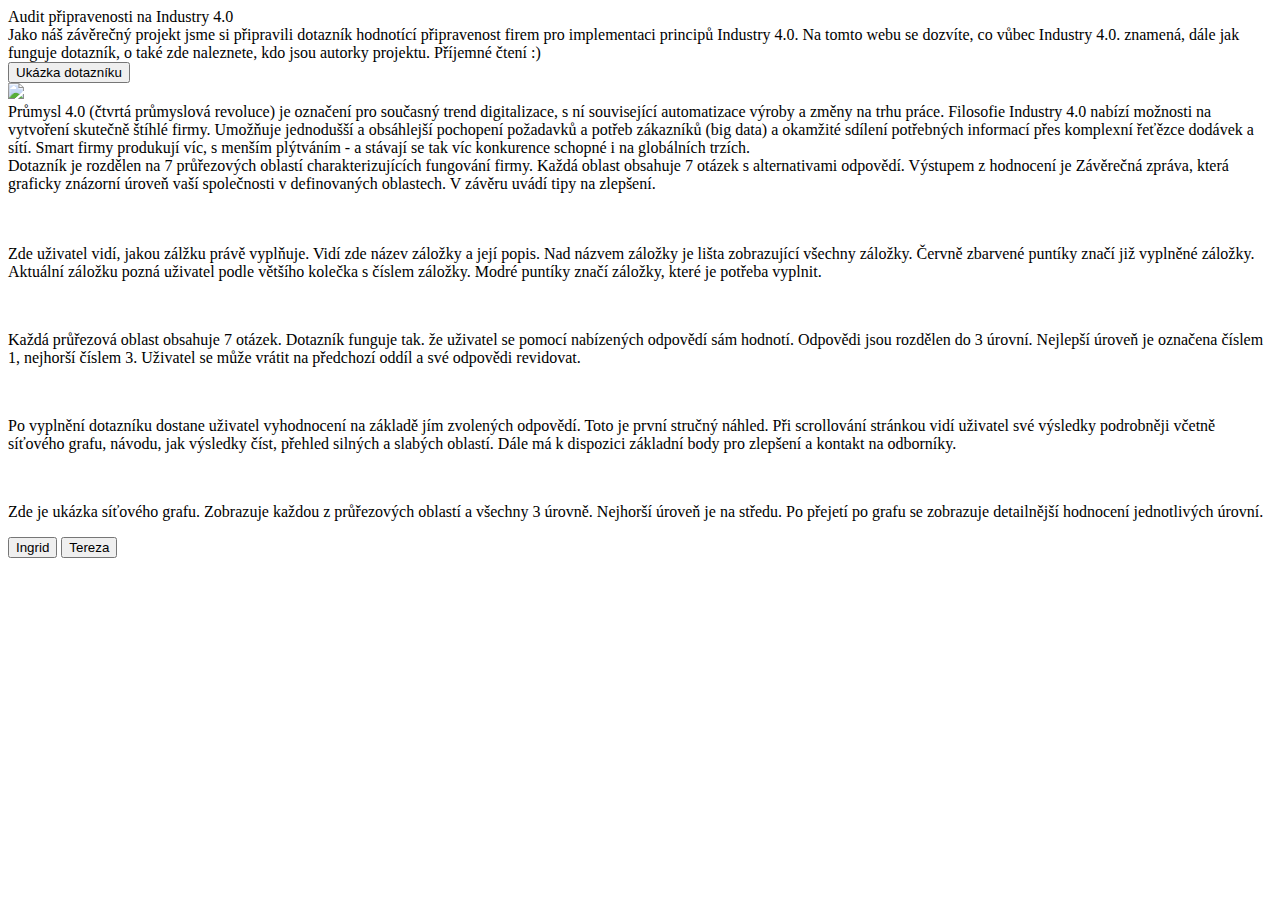
==== homepage.html @ 183dfd0f "html homepage bez stylů" ====
<!DOCTYPE html>
<html lang="en">
<head>
  <meta charset="UTF-8">
  <meta name="viewport" content="width=device-width, initial-scale=1.0">
  <title>Document</title>
</head>
<body>
  <div class="ramecObal">
    <div class="ramec"> 
        <section class="section1">
          <div class="menu"></div>
          <div class="hlavniNadpis">Audit připravenosti na Industry 4.0</div>
          <div class="popisProjektu">Jako náš závěrečný projekt jsme si připravili dotazník hodnotící připravenost firem pro implementaci principů Industry 4.0. Na tomto webu se dozvíte, co vůbec Industry 4.0. znamená, dále jak funguje dotazník, o také zde naleznete, kdo jsou autorky projektu. Příjemné čtení :)</div>
          <button class="ukazka">Ukázka dotazníku</button>
        </section>
        <section class="section2">
          <img class="roboti" src="./images/">
          <div class="prumysl">Průmysl 4.0 (čtvrtá průmyslová revoluce) je označení pro současný trend digitalizace, s ní související automatizace výroby a změny na trhu práce. Filosofie Industry 4.0 nabízí možnosti na vytvoření  skutečně štíhlé firmy. Umožňuje jednodušší a obsáhlejší pochopení požadavků a potřeb zákazníků (big data) a okamžité sdílení potřebných informací přes komplexní řeťězce dodávek a sítí. Smart firmy produkují víc, s menším plýtváním - a stávají se tak víc konkurence schopné i na globálních trzích.</div>
        </section>
        <section class="section3">
          <div class="popisDotaznik">Dotazník je rozdělen na 7 průřezových oblastí charakterizujících fungování firmy. Každá oblast obsahuje 7 otázek s alternativami odpovědí.

            Výstupem z hodnocení je Závěrečná zpráva, která graficky znázorní úroveň vaší společnosti  v definovaných oblastech. 
            V závěru uvádí tipy na zlepšení.
            </div>
          <img class="graf">
        </section>
        <section class="section4">
          <div>
            <img>
            <p class="ukazka1">Zde uživatel vidí, jakou zálžku právě vyplňuje. Vidí zde název záložky a její popis. 
              Nad názvem záložky je lišta zobrazující všechny záložky. Červně zbarvené puntíky značí již vyplněné záložky. Aktuální záložku pozná uživatel podle většího kolečka s číslem záložky. Modré puntíky značí záložky, které je potřeba vyplnit.</p>
          </div>
        </section>
        <section class="section5">
          <div>
            <img>
            <p class="ukazka2">Každá průřezová oblast obsahuje 7 otázek. Dotazník funguje tak. že uživatel se pomocí nabízených odpovědí sám hodnotí. Odpovědi jsou rozdělen do 3 úrovní. Nejlepší úroveň je označena číslem 1, nejhorší číslem 3. Uživatel se může vrátit na předchozí oddíl a své odpovědi revidovat.</p>
          </div>
        </section>
        <section class="section6">
          <div>
            <img>
            <p class="ukazka3">Po  vyplnění dotazníku dostane uživatel vyhodnocení na základě jím zvolených odpovědí. Toto je první  stručný náhled. Při scrollování stránkou vidí uživatel své výsledky podrobněji včetně síťového grafu, návodu, jak výsledky číst, přehled silných a slabých oblastí. Dále má k dispozici základní body pro zlepšení a kontakt na odborníky.</p>
          </div>
        </section>
        <section class="section7">
          <div>
            <img>
            <p class="ukazka4">Zde je ukázka síťového grafu. Zobrazuje každou z průřezových oblastí a všechny 3 úrovně. Nejhorší úroveň je na středu. Po přejetí po grafu se zobrazuje detailnější hodnocení jednotlivých úrovní.</p>
          </div>
        </section>
        <section class="section8">
         <button>Ingrid</button>
         <button>Tereza</button>
        </section>
    </div>
  </div>
</body>
</html>
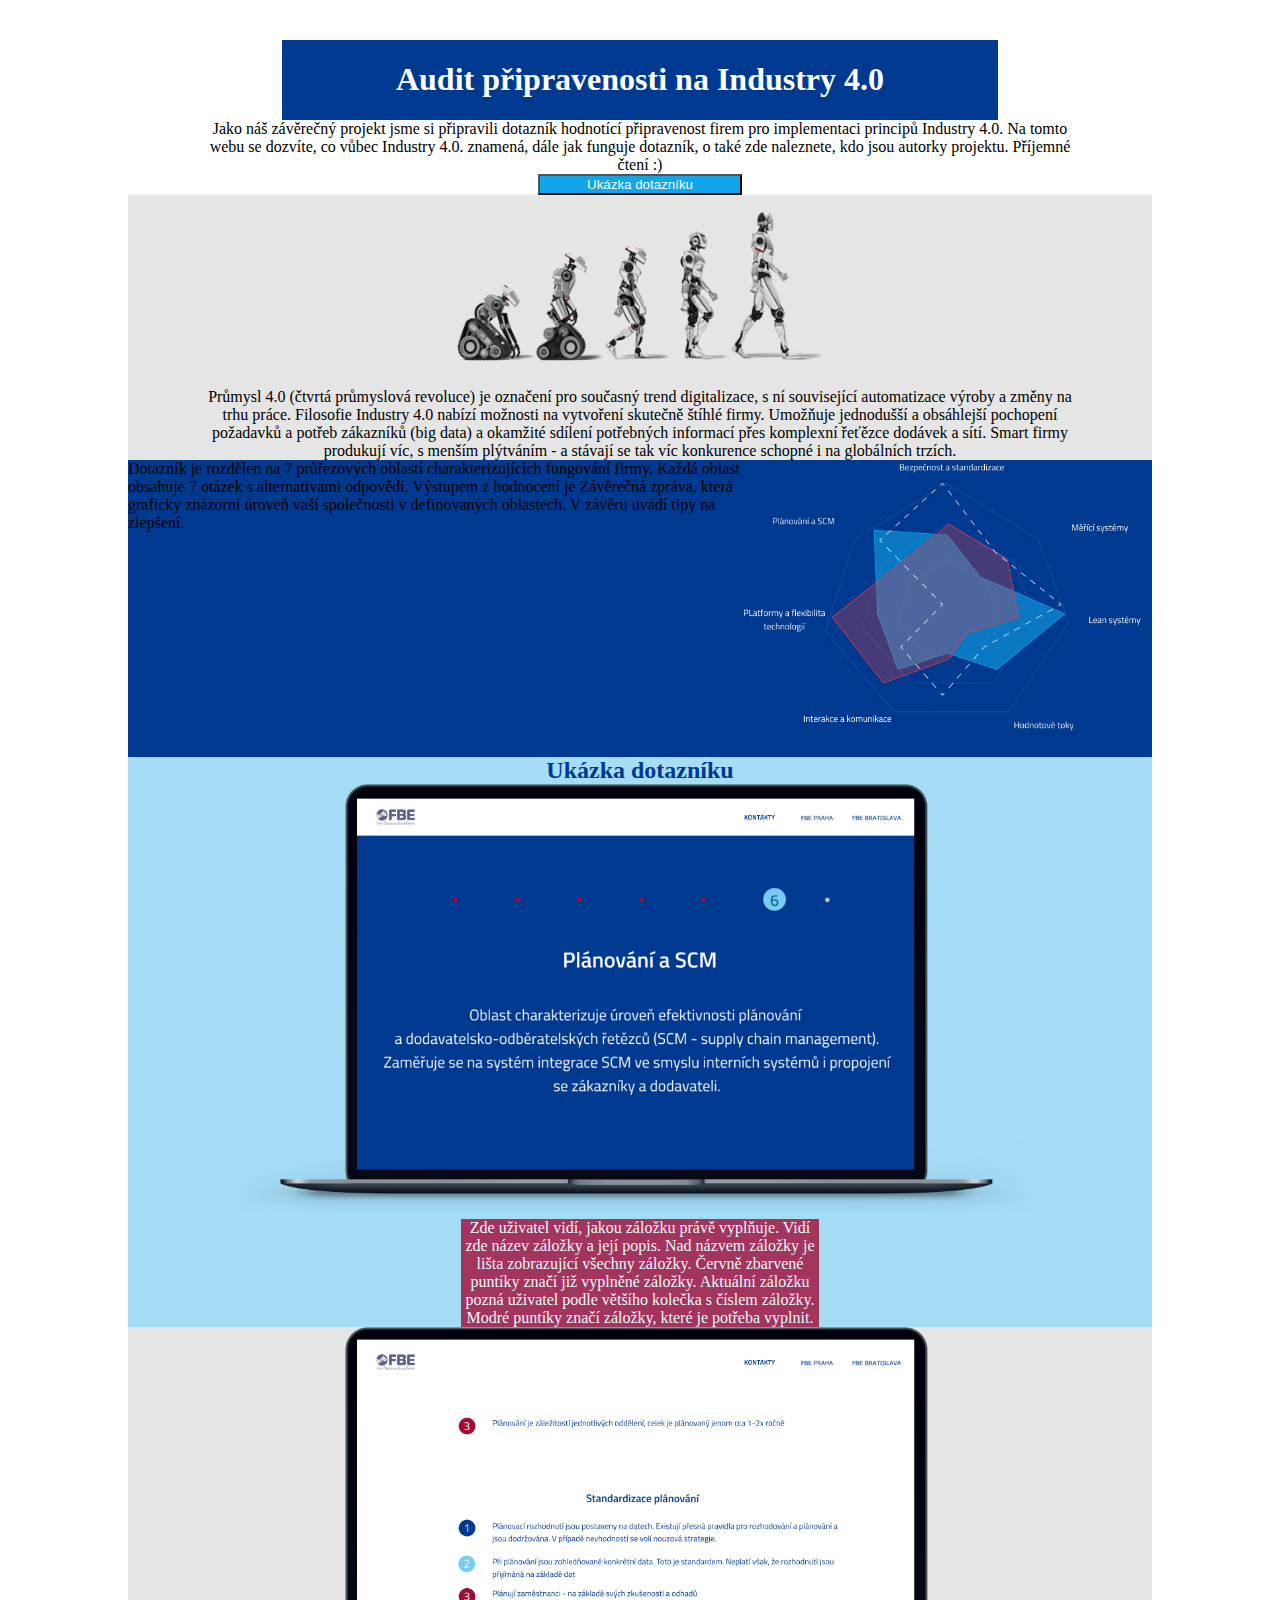
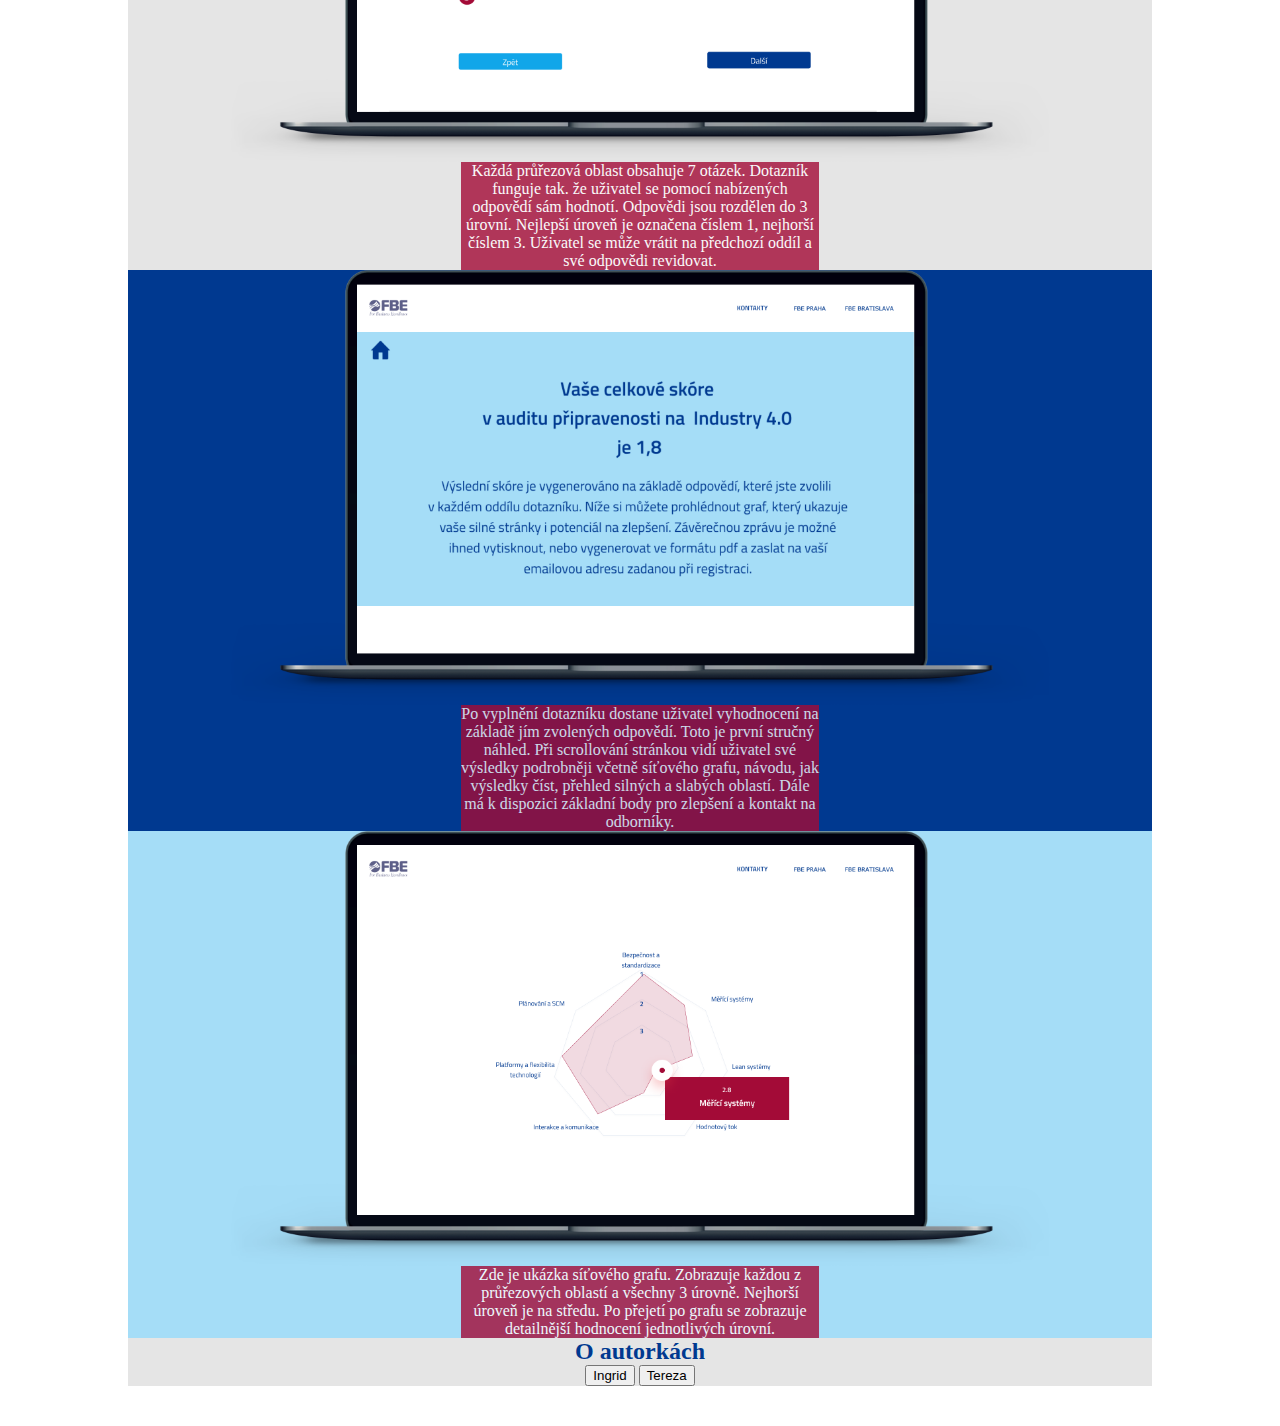
==== commit 9bd0b260: "Přidání stylů homepage první fáze" ====
--- a/homepage.html
+++ b/homepage.html
@@ -3,19 +3,21 @@
 <head>
   <meta charset="UTF-8">
   <meta name="viewport" content="width=device-width, initial-scale=1.0">
-  <title>Document</title>
+  <title>Průmysl 4.0</title>
+  <link rel="stylesheet" href="homepagestyles.css" />
 </head>
 <body>
   <div class="ramecObal">
     <div class="ramec"> 
         <section class="section1">
           <div class="menu"></div>
-          <div class="hlavniNadpis">Audit připravenosti na Industry 4.0</div>
+          <div class="hlavniNadpis">
+            <h1 class="mainHeadline">Audit připravenosti na Industry 4.0</h1></div>
           <div class="popisProjektu">Jako náš závěrečný projekt jsme si připravili dotazník hodnotící připravenost firem pro implementaci principů Industry 4.0. Na tomto webu se dozvíte, co vůbec Industry 4.0. znamená, dále jak funguje dotazník, o také zde naleznete, kdo jsou autorky projektu. Příjemné čtení :)</div>
           <button class="ukazka">Ukázka dotazníku</button>
         </section>
         <section class="section2">
-          <img class="roboti" src="./images/">
+          <img class="roboti" src="./images/output-onlinepngtools (1).png">
           <div class="prumysl">Průmysl 4.0 (čtvrtá průmyslová revoluce) je označení pro současný trend digitalizace, s ní související automatizace výroby a změny na trhu práce. Filosofie Industry 4.0 nabízí možnosti na vytvoření  skutečně štíhlé firmy. Umožňuje jednodušší a obsáhlejší pochopení požadavků a potřeb zákazníků (big data) a okamžité sdílení potřebných informací přes komplexní řeťězce dodávek a sítí. Smart firmy produkují víc, s menším plýtváním - a stávají se tak víc konkurence schopné i na globálních trzích.</div>
         </section>
         <section class="section3">
@@ -24,36 +26,40 @@
             Výstupem z hodnocení je Závěrečná zpráva, která graficky znázorní úroveň vaší společnosti  v definovaných oblastech. 
             V závěru uvádí tipy na zlepšení.
             </div>
-          <img class="graf">
+          <img class="graf" src="./images/Graph.png">
         </section>
         <section class="section4">
+          <h2>Ukázka dotazníku</h2>
+          <img class="notebook" src="./images/notebook.png">
           <div>
-            <img>
-            <p class="ukazka1">Zde uživatel vidí, jakou zálžku právě vyplňuje. Vidí zde název záložky a její popis. 
+            <p class="ukazka1">Zde uživatel vidí, jakou záložku právě vyplňuje. Vidí zde název záložky a její popis. 
               Nad názvem záložky je lišta zobrazující všechny záložky. Červně zbarvené puntíky značí již vyplněné záložky. Aktuální záložku pozná uživatel podle většího kolečka s číslem záložky. Modré puntíky značí záložky, které je potřeba vyplnit.</p>
           </div>
         </section>
         <section class="section5">
+          <img class="notebook" src="./images/notebook2.png">
           <div>
-            <img>
-            <p class="ukazka2">Každá průřezová oblast obsahuje 7 otázek. Dotazník funguje tak. že uživatel se pomocí nabízených odpovědí sám hodnotí. Odpovědi jsou rozdělen do 3 úrovní. Nejlepší úroveň je označena číslem 1, nejhorší číslem 3. Uživatel se může vrátit na předchozí oddíl a své odpovědi revidovat.</p>
+            <p class="ukazka1">Každá průřezová oblast obsahuje 7 otázek. Dotazník funguje tak. že uživatel se pomocí nabízených odpovědí sám hodnotí. Odpovědi jsou rozdělen do 3 úrovní. Nejlepší úroveň je označena číslem 1, nejhorší číslem 3. Uživatel se může vrátit na předchozí oddíl a své odpovědi revidovat.</p>
           </div>
         </section>
         <section class="section6">
+          <img class="notebook" src="./images/notebook3.png">
           <div>
-            <img>
-            <p class="ukazka3">Po  vyplnění dotazníku dostane uživatel vyhodnocení na základě jím zvolených odpovědí. Toto je první  stručný náhled. Při scrollování stránkou vidí uživatel své výsledky podrobněji včetně síťového grafu, návodu, jak výsledky číst, přehled silných a slabých oblastí. Dále má k dispozici základní body pro zlepšení a kontakt na odborníky.</p>
+            <p class="ukazka1">Po  vyplnění dotazníku dostane uživatel vyhodnocení na základě jím zvolených odpovědí. Toto je první  stručný náhled. Při scrollování stránkou vidí uživatel své výsledky podrobněji včetně síťového grafu, návodu, jak výsledky číst, přehled silných a slabých oblastí. Dále má k dispozici základní body pro zlepšení a kontakt na odborníky.</p>
           </div>
         </section>
         <section class="section7">
+          <img class="notebook" src="./images/notebook4.png">
           <div>
-            <img>
-            <p class="ukazka4">Zde je ukázka síťového grafu. Zobrazuje každou z průřezových oblastí a všechny 3 úrovně. Nejhorší úroveň je na středu. Po přejetí po grafu se zobrazuje detailnější hodnocení jednotlivých úrovní.</p>
+            <p class="ukazka1">Zde je ukázka síťového grafu. Zobrazuje každou z průřezových oblastí a všechny 3 úrovně. Nejhorší úroveň je na středu. Po přejetí po grafu se zobrazuje detailnější hodnocení jednotlivých úrovní.</p>
           </div>
         </section>
         <section class="section8">
-         <button>Ingrid</button>
-         <button>Tereza</button>
+          <h2>O autorkách</h2>
+          <div class="autorky">
+            <button>Ingrid</button>
+            <button>Tereza</button>
+          </div>
         </section>
     </div>
   </div>
--- a/homepagestyles.css
+++ b/homepagestyles.css
@@ -0,0 +1,122 @@
+html,
+body {
+  margin: 0;
+}
+
+.ramecObal {
+  width: 80%;
+  padding: 40px;
+  margin: auto;
+}
+
+.section1 {
+  background-color: white;
+  display: flex;
+  justify-content: center;
+  flex-direction: column;
+}
+
+.section2 {
+  background-color: #E5E5E5;
+  display: flex;
+  justify-content: center;
+  flex-direction: column;
+}
+
+.section3 {
+  background-color: #003990;
+  display: flex;
+  justify-content: space-between;
+}
+
+.section4 {
+  background-color: #A5DDF7;
+  display: flex;
+  justify-content: center;
+  flex-direction: column;
+}
+
+.section5 {
+  background-color: #E5E5E5;
+  display: flex;
+  justify-content: center;
+  flex-direction: column;
+}
+
+.section6 {
+  background-color: #003990;
+  display: flex;
+  justify-content: center;
+  flex-direction: column;
+}
+
+.section7 {
+  background-color: #A5DDF7;
+  display: flex;
+  justify-content: center;
+  flex-direction: column;
+}
+
+.section8 {
+  background-color: #E5E5E5;
+  display: flex;
+  justify-content: center;
+  flex-direction: column;
+}
+
+.hlavniNadpis {
+  width: 70%;
+  background-color: #003990;
+  margin: auto;
+  text-align: center;
+}
+
+.mainHeadline {
+  color: white;
+}
+
+.popisProjektu, .prumysl {
+  width: 85%;
+  margin: auto;
+  text-align: center;
+}
+
+.ukazka {
+  width: 20%;
+  margin: auto;
+  text-align: center;
+  background-color: #11A6E9;
+  color:white;
+}
+
+.graf {
+  width: 40%
+}
+
+.roboti {
+  margin: auto;
+  width: 40%
+}
+
+.notebook {
+  width: 80%;
+  margin: auto;
+}
+
+.ukazka1 {
+  width: 35%;
+  margin: auto;
+  background-color: #A30B37;
+  opacity: 0.8;
+  text-align: center;
+  color: white;
+}
+
+h2 {
+  margin: auto;
+  color:  #003990;
+}
+
+.autorky {
+  margin: auto;
+}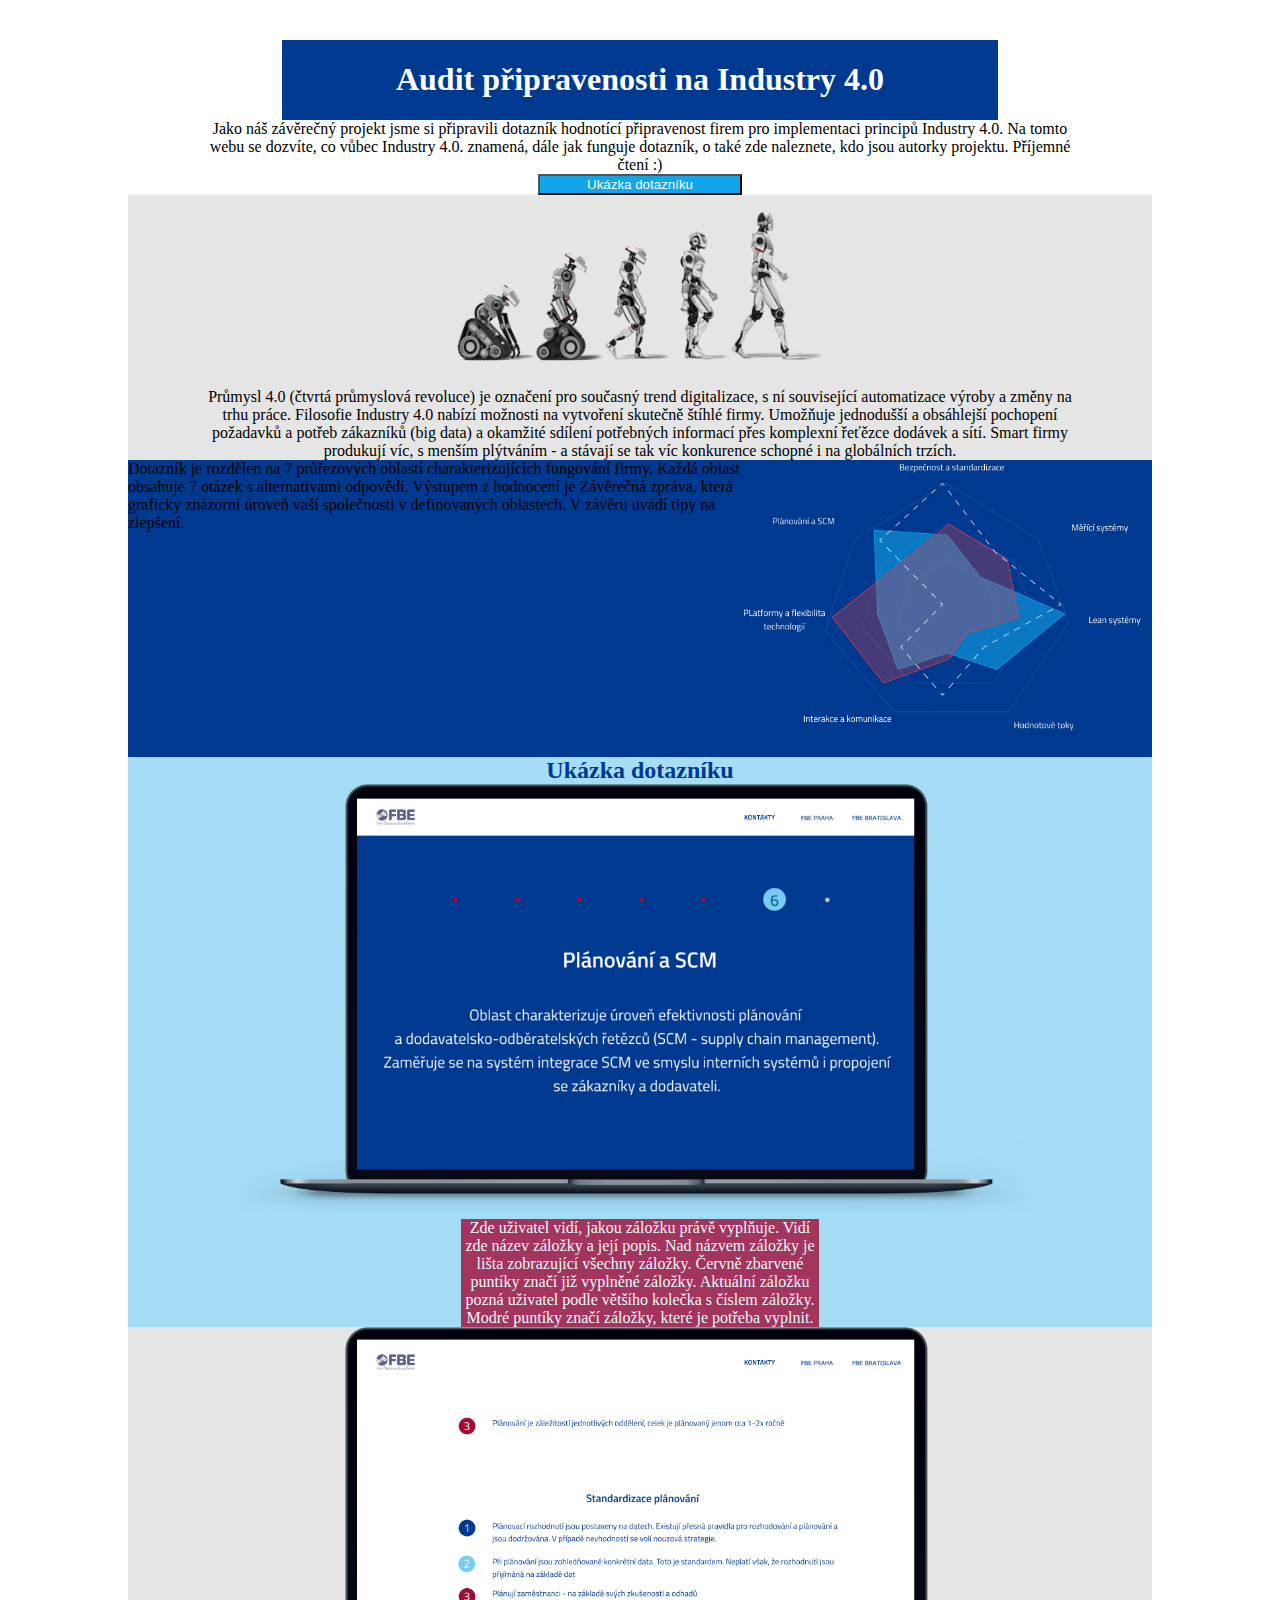
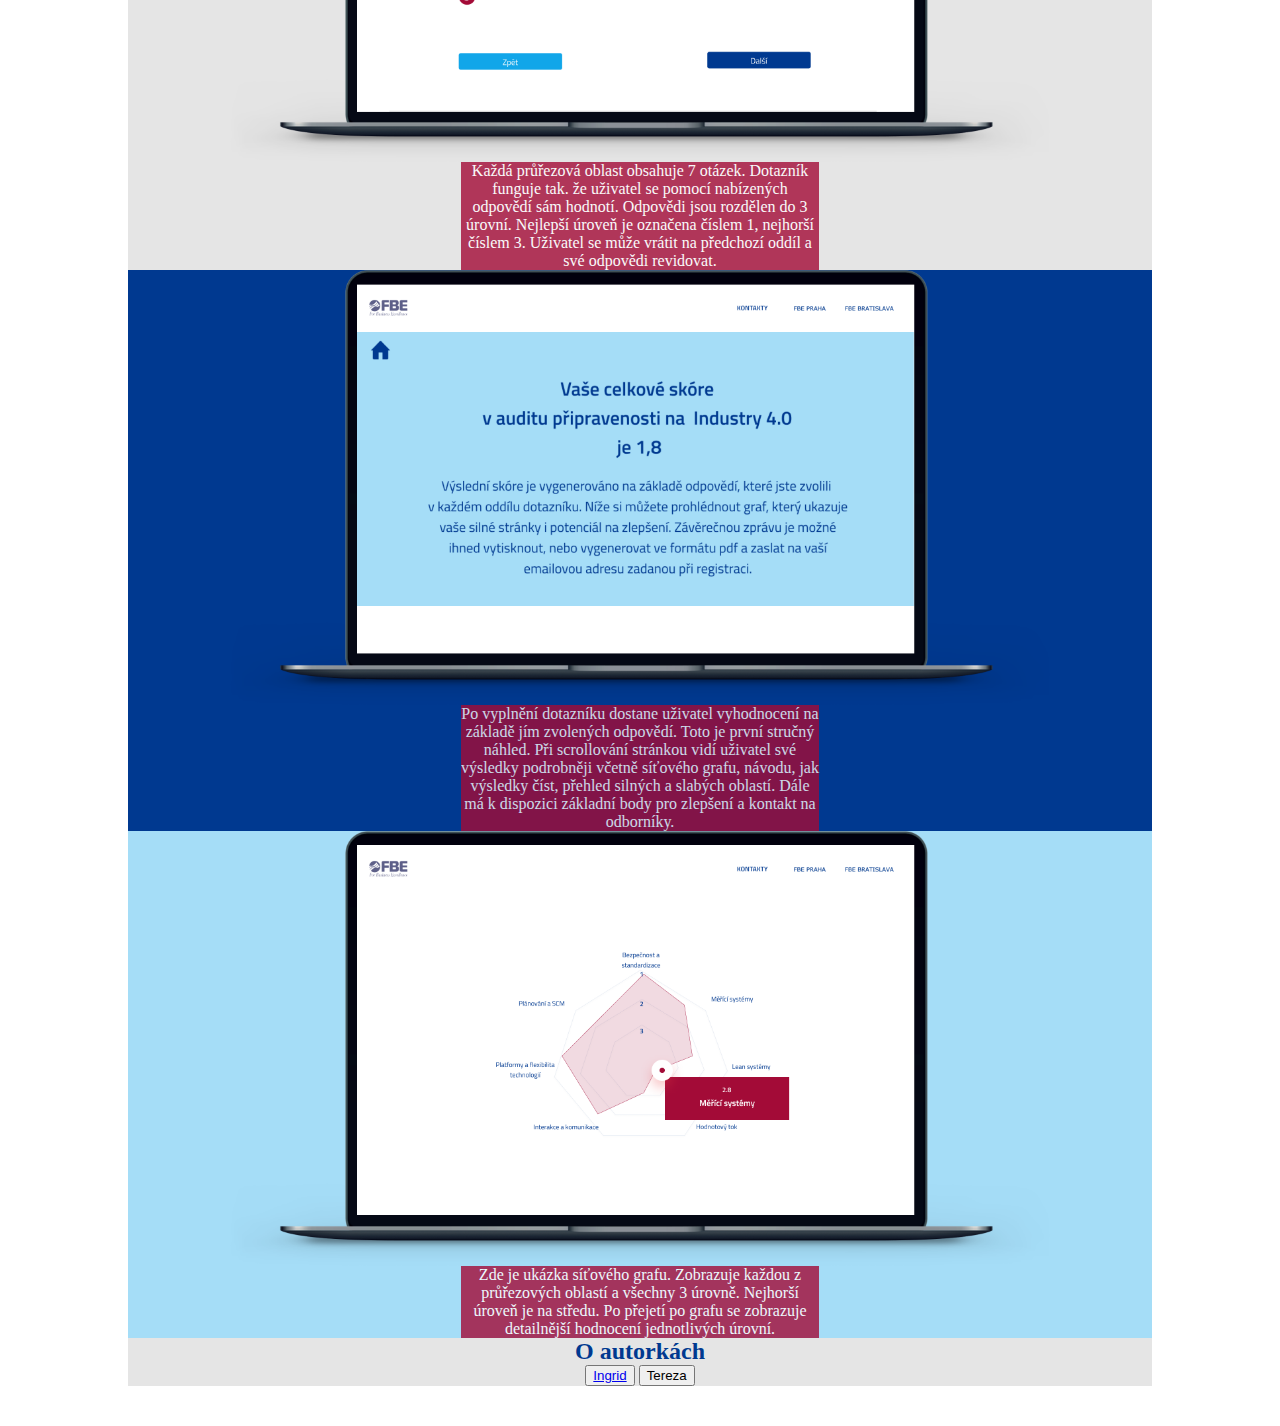
==== commit 55cf090c: "personalpage" ====
--- a/homepage.html
+++ b/homepage.html
@@ -57,7 +57,7 @@
         <section class="section8">
           <h2>O autorkách</h2>
           <div class="autorky">
-            <button>Ingrid</button>
+            <button><a href="ingridpage.html">Ingrid</a></button>
             <button>Tereza</button>
           </div>
         </section>
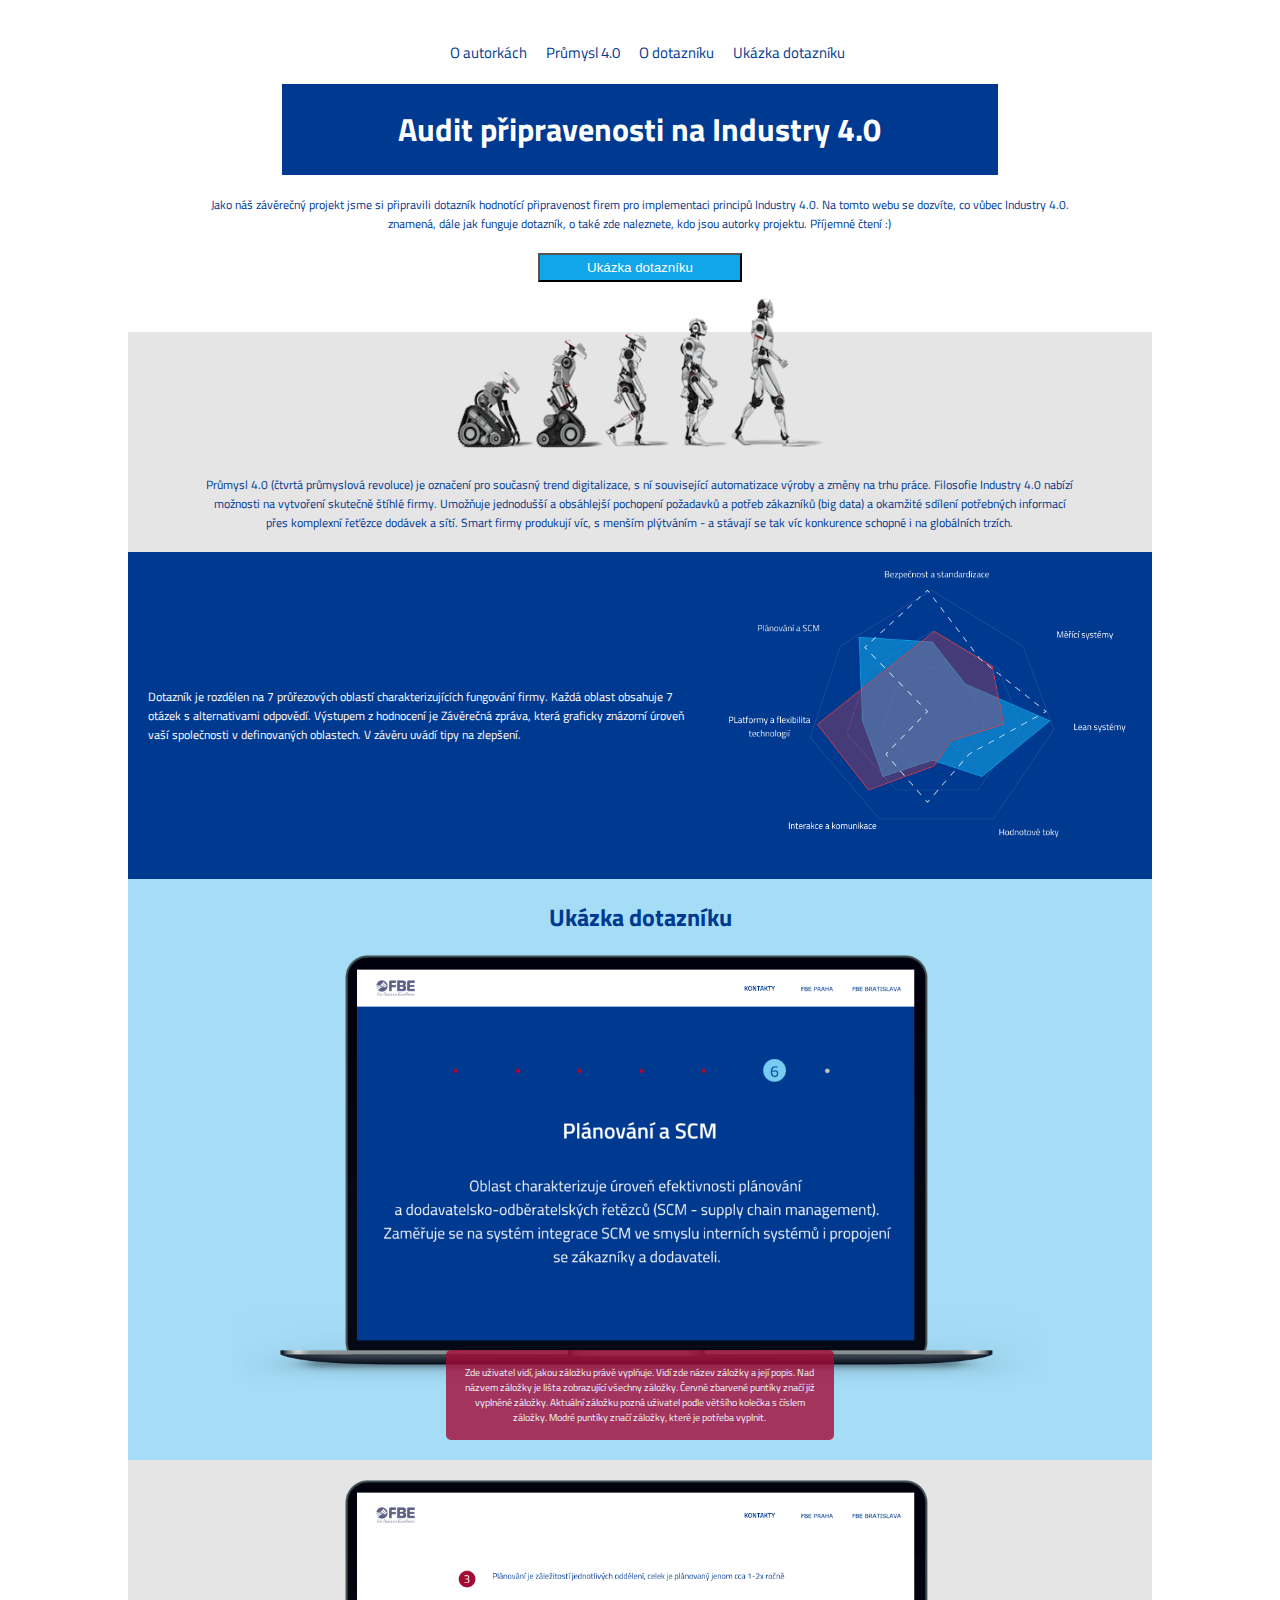
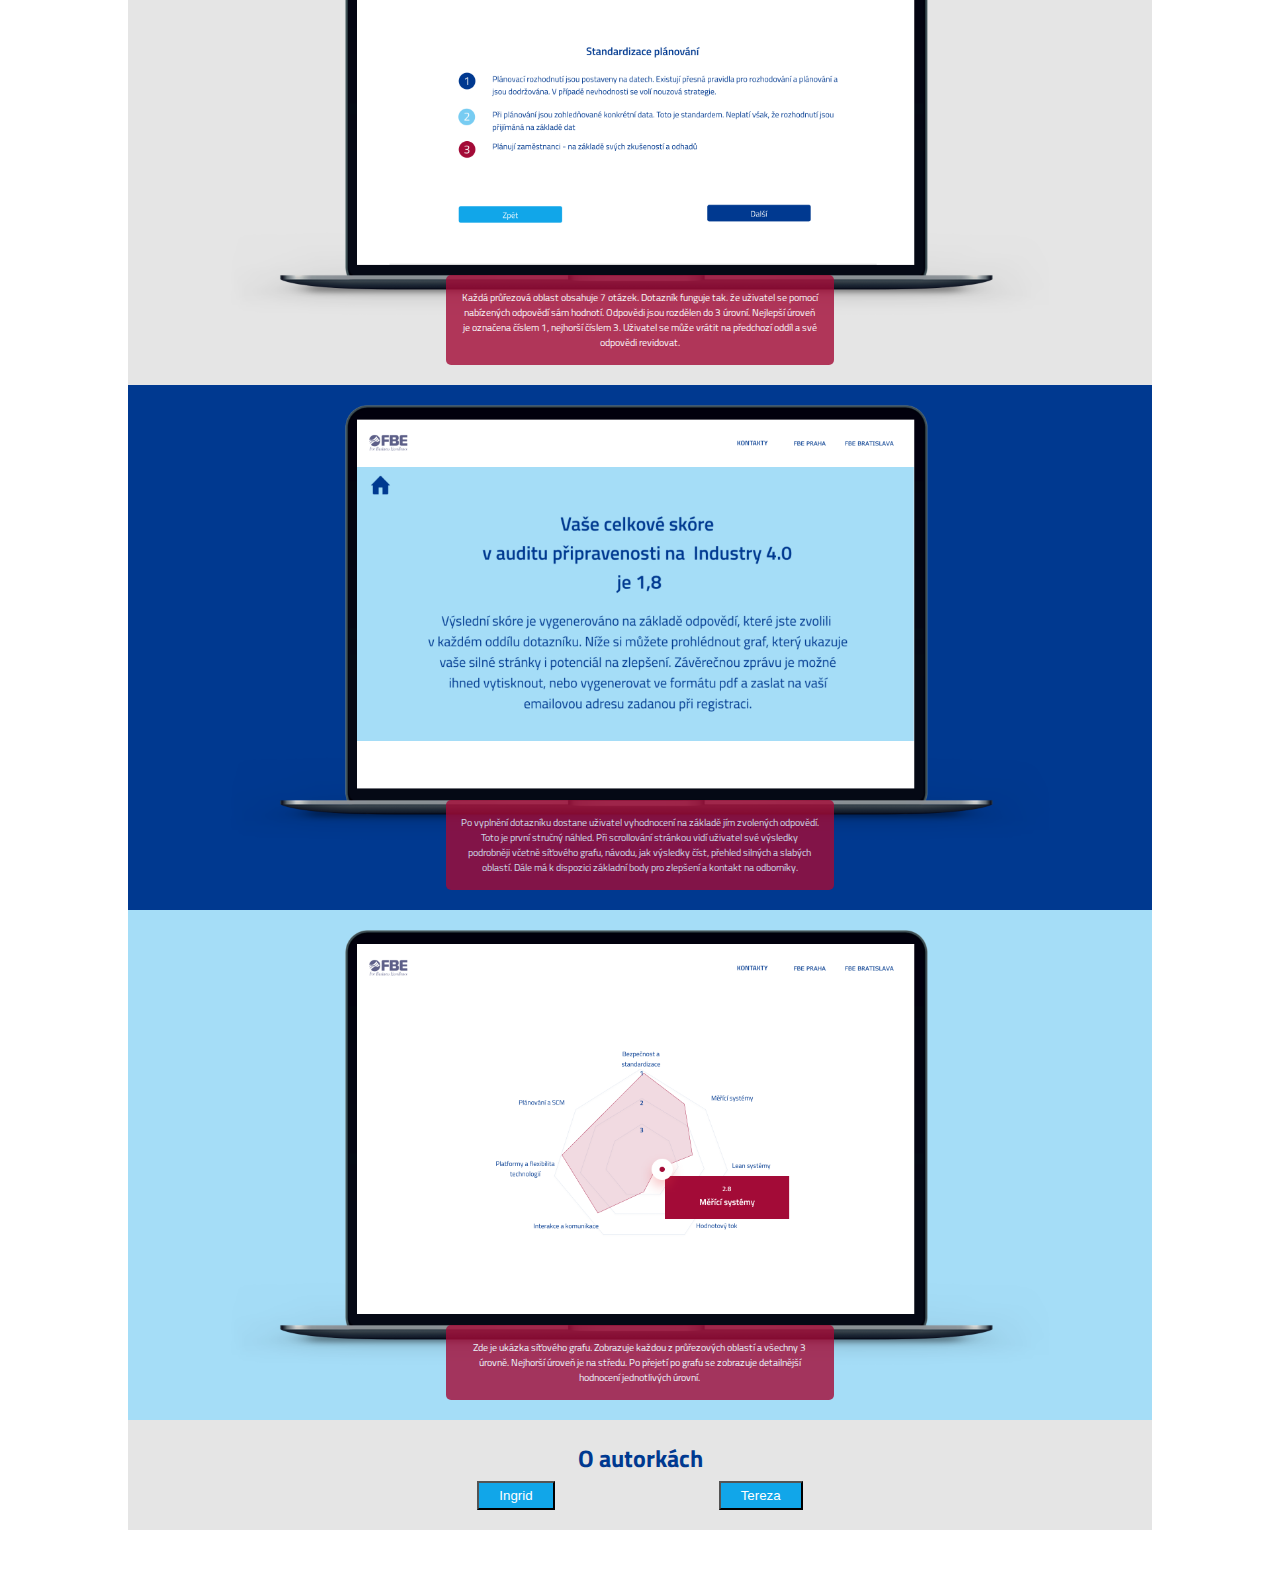
==== commit 93266346: "Úprava homepage stylů" ====
--- a/homepage.html
+++ b/homepage.html
@@ -9,18 +9,27 @@
 <body>
   <div class="ramecObal">
     <div class="ramec"> 
-        <section class="section1">
-          <div class="menu"></div>
+        <section id="domu" class="section1">
+          <div class="menu">
+            <nav>
+              <a class="castiMenu" href="#oautorkach">O autorkách</a>
+              <a class="castiMenu" href="#prumysl40">Průmysl 4.0</a>
+              <a class="castiMenu" href="#dotaznik">O dotazníku</a>
+              <a class="castiMenu" href="#ukazkadotazniku">Ukázka dotazníku</a>
+            </nav>
+          </div>
           <div class="hlavniNadpis">
             <h1 class="mainHeadline">Audit připravenosti na Industry 4.0</h1></div>
           <div class="popisProjektu">Jako náš závěrečný projekt jsme si připravili dotazník hodnotící připravenost firem pro implementaci principů Industry 4.0. Na tomto webu se dozvíte, co vůbec Industry 4.0. znamená, dále jak funguje dotazník, o také zde naleznete, kdo jsou autorky projektu. Příjemné čtení :)</div>
-          <button class="ukazka">Ukázka dotazníku</button>
+          <button class="ukazka" > 
+            <a class="tlacitkoUkazka "href="#ukazkadotazniku">Ukázka dotazníku</a>
+          </button>
         </section>
-        <section class="section2">
+        <section id="prumysl40" class="section2">
           <img class="roboti" src="./images/output-onlinepngtools (1).png">
           <div class="prumysl">Průmysl 4.0 (čtvrtá průmyslová revoluce) je označení pro současný trend digitalizace, s ní související automatizace výroby a změny na trhu práce. Filosofie Industry 4.0 nabízí možnosti na vytvoření  skutečně štíhlé firmy. Umožňuje jednodušší a obsáhlejší pochopení požadavků a potřeb zákazníků (big data) a okamžité sdílení potřebných informací přes komplexní řeťězce dodávek a sítí. Smart firmy produkují víc, s menším plýtváním - a stávají se tak víc konkurence schopné i na globálních trzích.</div>
         </section>
-        <section class="section3">
+        <section id="dotaznik" class="section3">
           <div class="popisDotaznik">Dotazník je rozdělen na 7 průřezových oblastí charakterizujících fungování firmy. Každá oblast obsahuje 7 otázek s alternativami odpovědí.
 
             Výstupem z hodnocení je Závěrečná zpráva, která graficky znázorní úroveň vaší společnosti  v definovaných oblastech. 
@@ -28,7 +37,7 @@
             </div>
           <img class="graf" src="./images/Graph.png">
         </section>
-        <section class="section4">
+        <section id="ukazkadotazniku" class="section4">
           <h2>Ukázka dotazníku</h2>
           <img class="notebook" src="./images/notebook.png">
           <div>
@@ -56,9 +65,10 @@
         </section>
         <section class="section8">
           <h2>O autorkách</h2>
-          <div class="autorky">
-            <button><a href="ingridpage.html">Ingrid</a></button>
-            <button>Tereza</button>
+          <div id="oautorkach" class="autorky">
+            <button class="tlacitkoAutorky"><a class="odkazAutor" href="ingridpage.html">Ingrid</a></button>
+            <button class="tlacitkoAutorky">
+              <a class="odkazAutor" href="terezapage.html">Tereza</a></button>
           </div>
         </section>
     </div>
--- a/homepagestyles.css
+++ b/homepagestyles.css
@@ -1,6 +1,9 @@
+@import url('https://fonts.googleapis.com/css2?family=Titillium+Web&display=swap');
+
 html,
 body {
   margin: 0;
+  font-family: 'Titillium Web', sans-serif;
 }
 
 .ramecObal {
@@ -69,6 +72,7 @@
   background-color: #003990;
   margin: auto;
   text-align: center;
+  margin-bottom: 20px;
 }
 
 .mainHeadline {
@@ -79,6 +83,9 @@
   width: 85%;
   margin: auto;
   text-align: center;
+  margin-bottom: 20px;
+  color: #003990;
+  font-size: 12px;
 }
 
 .ukazka {
@@ -87,6 +94,8 @@
   text-align: center;
   background-color: #11A6E9;
   color:white;
+  margin-bottom: 50px;
+  padding: 5px;
 }
 
 .graf {
@@ -110,13 +119,74 @@
   opacity: 0.8;
   text-align: center;
   color: white;
+  margin-top: -40px;
+  margin-bottom: 20px;
+  border-radius: 5px;
+  padding: 15px;
+  font-size: 10px;
 }
 
 h2 {
   margin: auto;
   color:  #003990;
+  margin-top: 20px;
 }
 
 .autorky {
   margin: auto;
+  margin-bottom: 20px;
+  margin-top: 5px;
+}
+
+.popisDotaznik {
+  margin: auto;
+  margin-left: 20px;
+  margin-right: 20px;
+  color: white;
+  font-size: 12px;
+}
+
+.notebook {
+  margin-top: 20px;
+}
+
+.roboti {
+  margin-top: -50px;
+}
+
+.graf {
+  margin: 15px;
+}
+
+.menu {
+  margin: auto;
+  margin-bottom: 20px;
+}
+
+.castiMenu {
+  margin-left: 15px;
+  font-size: 15px;
+  color: #003990;
+  text-decoration: none;
+}
+
+.tlacitkoAutorky {
+  background-color: #11A6E9;
+  padding: 5px;
+  padding-left: 20px;
+  padding-right: 20px;
+  color: white;
+  text-decoration: none;
+  margin-left: 80px;
+  margin-right: 80px;
+}
+
+.tlacitkoUkazka {
+  text-decoration: none;
+  color: white;
+}
+
+.odkazAutor {
+  text-decoration: none;
+  color: white;
 }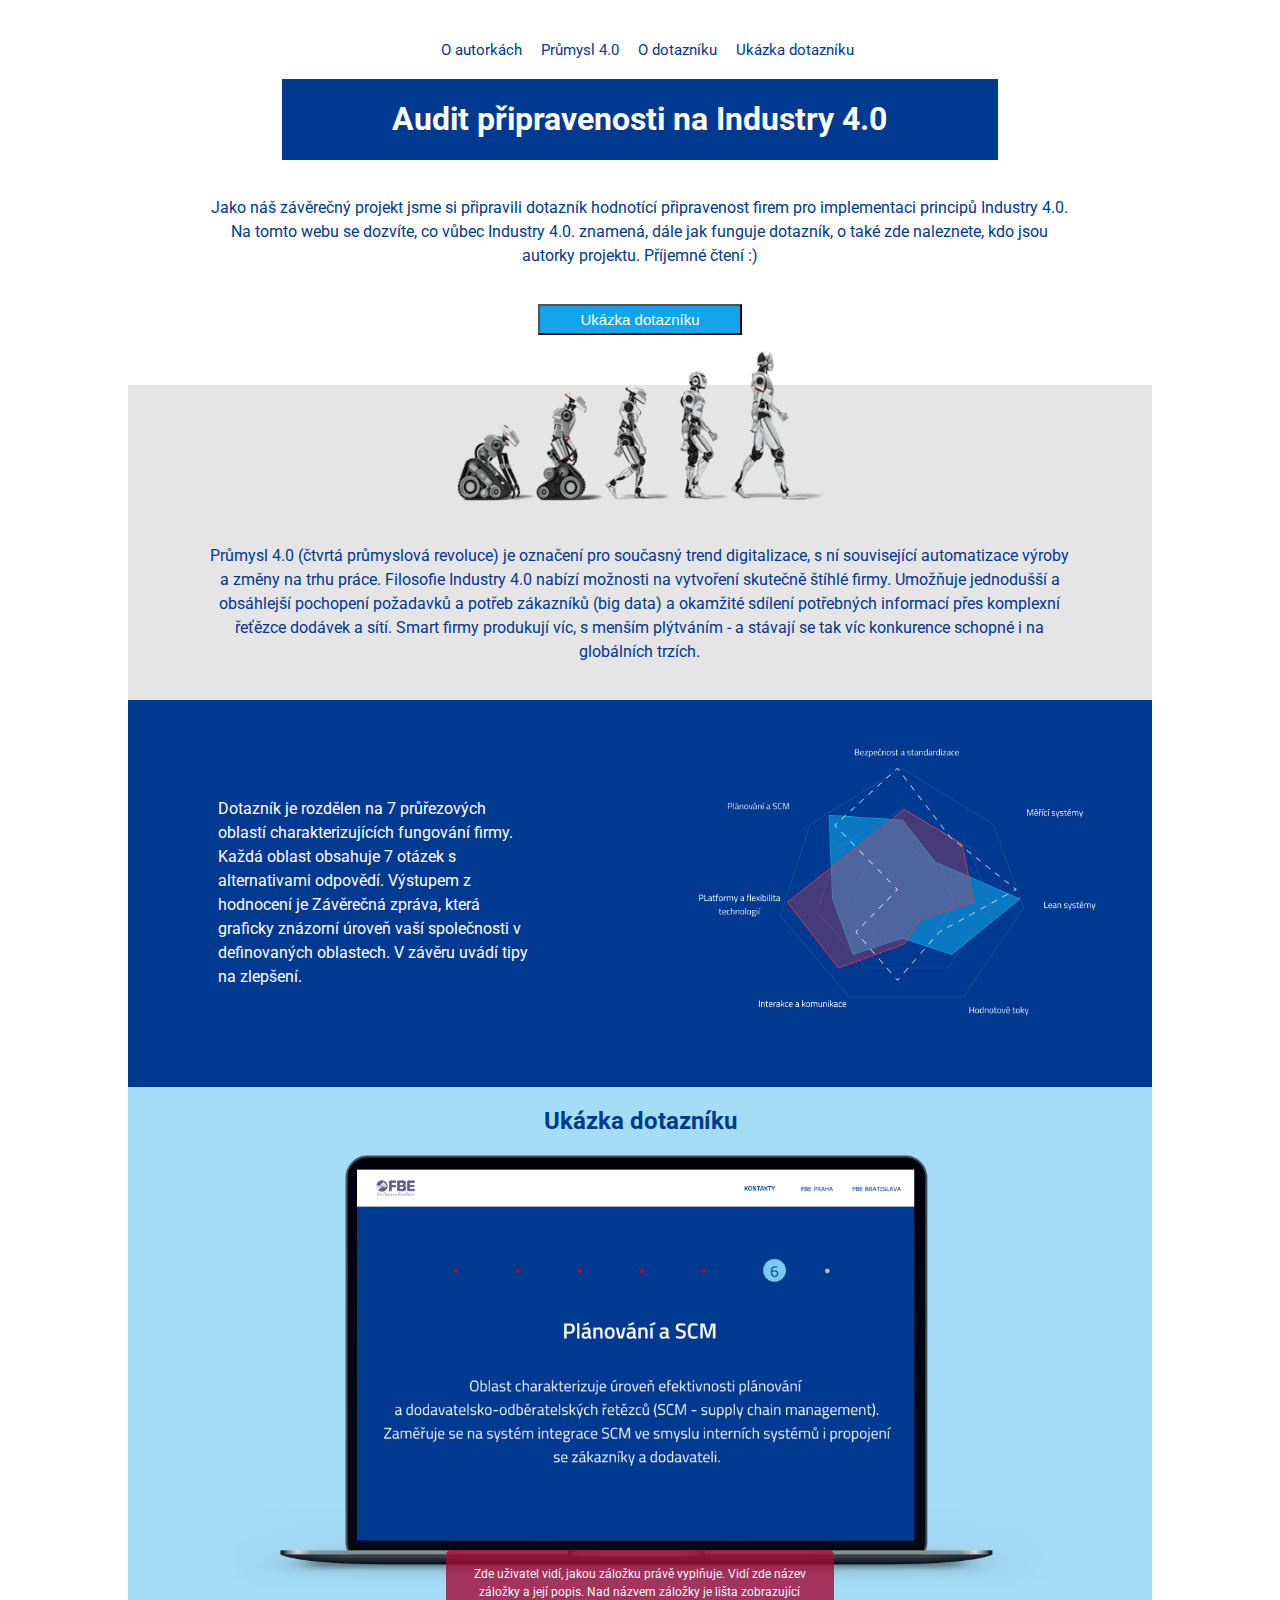
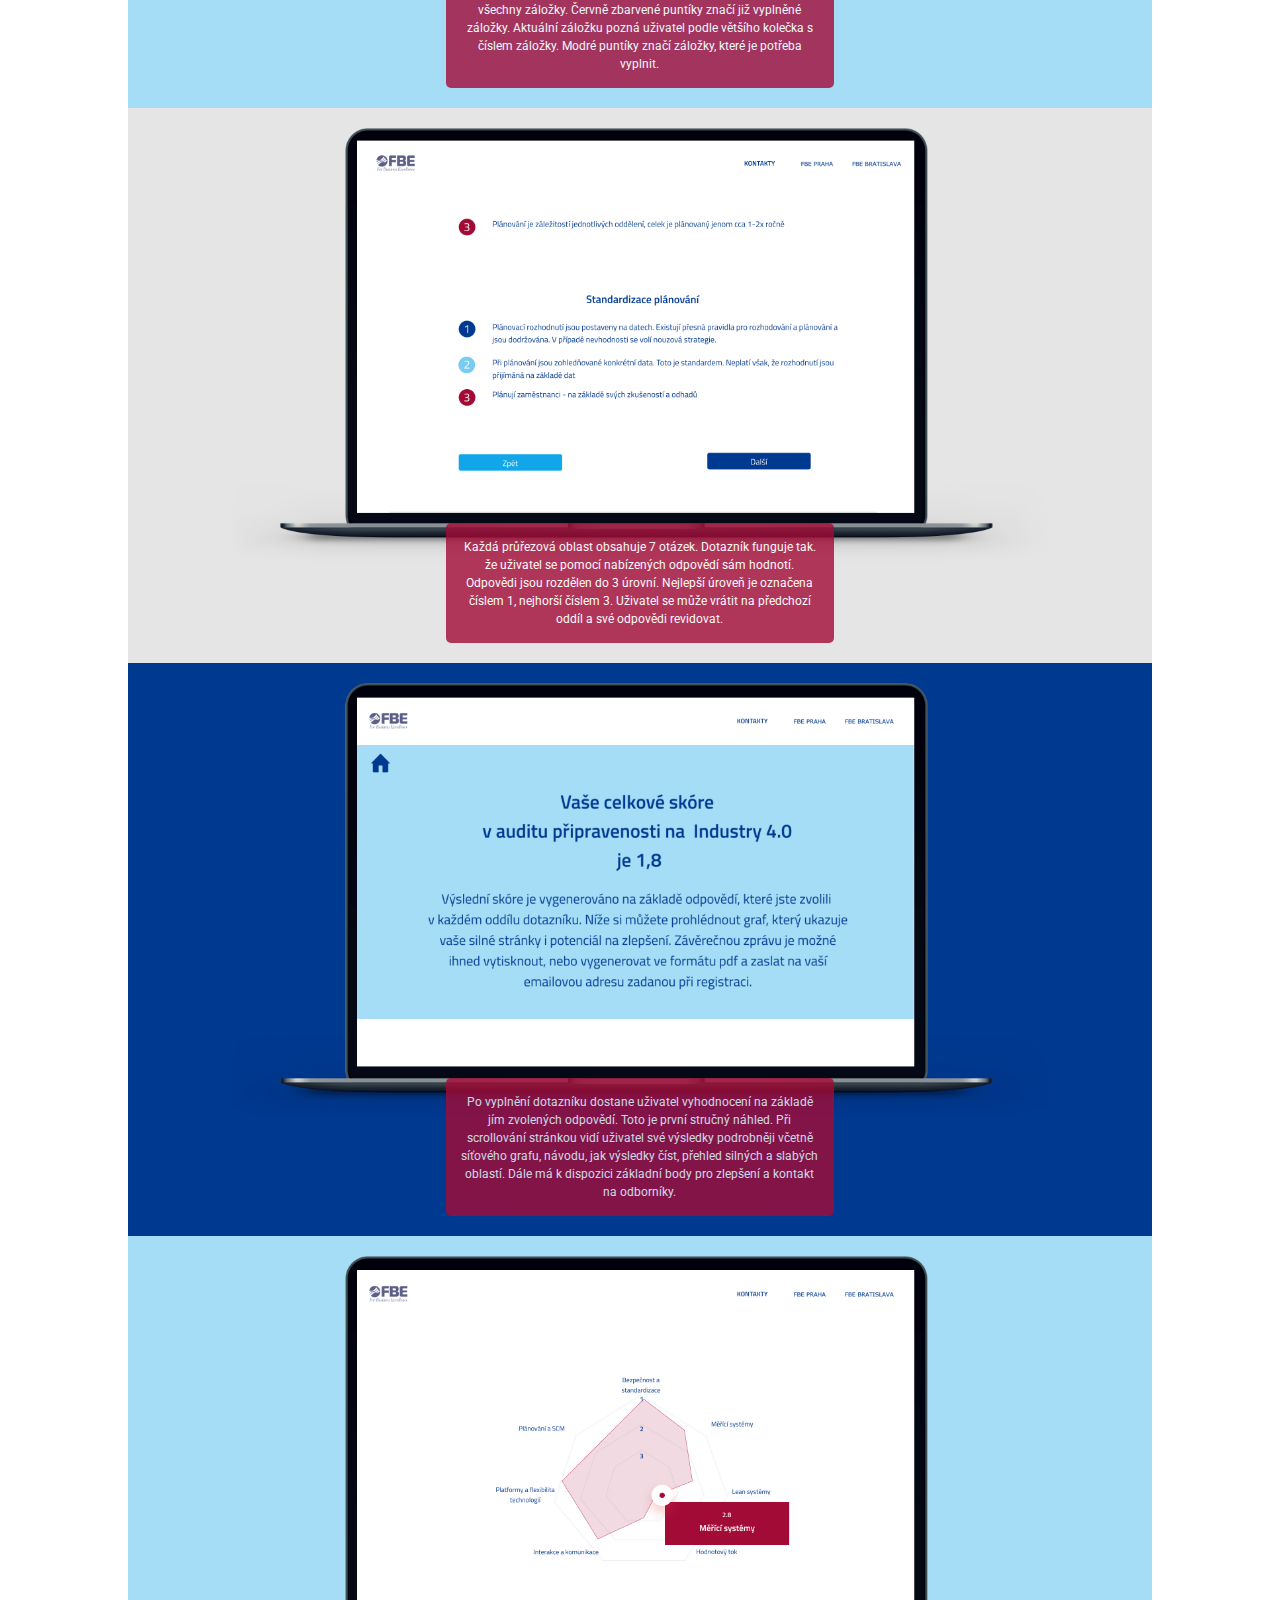
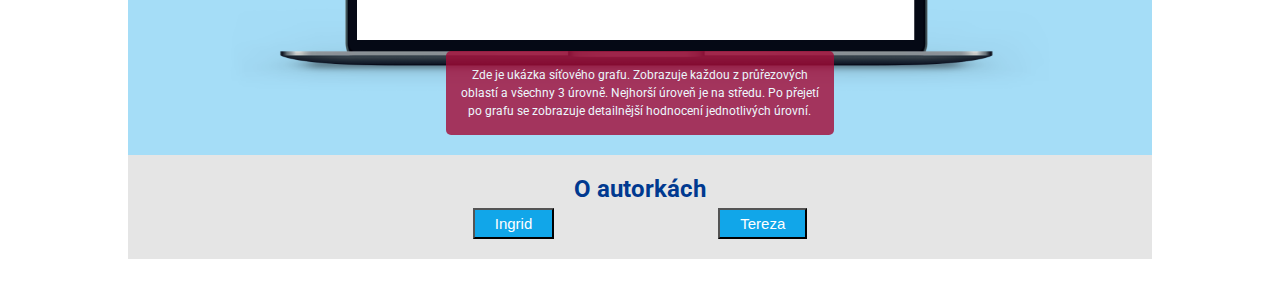
==== commit 18d2a22b: "Úprava stylů" ====
--- a/homepage.html
+++ b/homepage.html
@@ -20,21 +20,21 @@
           </div>
           <div class="hlavniNadpis">
             <h1 class="mainHeadline">Audit připravenosti na Industry 4.0</h1></div>
-          <div class="popisProjektu">Jako náš závěrečný projekt jsme si připravili dotazník hodnotící připravenost firem pro implementaci principů Industry 4.0. Na tomto webu se dozvíte, co vůbec Industry 4.0. znamená, dále jak funguje dotazník, o také zde naleznete, kdo jsou autorky projektu. Příjemné čtení :)</div>
+          <div class="popisProjektu"><p>Jako náš závěrečný projekt jsme si připravili dotazník hodnotící připravenost firem pro implementaci principů Industry 4.0. Na tomto webu se dozvíte, co vůbec Industry 4.0. znamená, dále jak funguje dotazník, o také zde naleznete, kdo jsou autorky projektu. Příjemné čtení :)</p></div>
           <button class="ukazka" > 
-            <a class="tlacitkoUkazka "href="#ukazkadotazniku">Ukázka dotazníku</a>
+            <a href="#ukazkadotazniku">Ukázka dotazníku</a>
           </button>
         </section>
         <section id="prumysl40" class="section2">
           <img class="roboti" src="./images/output-onlinepngtools (1).png">
-          <div class="prumysl">Průmysl 4.0 (čtvrtá průmyslová revoluce) je označení pro současný trend digitalizace, s ní související automatizace výroby a změny na trhu práce. Filosofie Industry 4.0 nabízí možnosti na vytvoření  skutečně štíhlé firmy. Umožňuje jednodušší a obsáhlejší pochopení požadavků a potřeb zákazníků (big data) a okamžité sdílení potřebných informací přes komplexní řeťězce dodávek a sítí. Smart firmy produkují víc, s menším plýtváním - a stávají se tak víc konkurence schopné i na globálních trzích.</div>
+          <div class="prumysl"><p>Průmysl 4.0 (čtvrtá průmyslová revoluce) je označení pro současný trend digitalizace, s ní související automatizace výroby a změny na trhu práce. Filosofie Industry 4.0 nabízí možnosti na vytvoření  skutečně štíhlé firmy. Umožňuje jednodušší a obsáhlejší pochopení požadavků a potřeb zákazníků (big data) a okamžité sdílení potřebných informací přes komplexní řeťězce dodávek a sítí. Smart firmy produkují víc, s menším plýtváním - a stávají se tak víc konkurence schopné i na globálních trzích.</p></div>
         </section>
         <section id="dotaznik" class="section3">
-          <div class="popisDotaznik">Dotazník je rozdělen na 7 průřezových oblastí charakterizujících fungování firmy. Každá oblast obsahuje 7 otázek s alternativami odpovědí.
+          <div class="popisDotaznik"><p>Dotazník je rozdělen na 7 průřezových oblastí charakterizujících fungování firmy. Každá oblast obsahuje 7 otázek s alternativami odpovědí.
 
             Výstupem z hodnocení je Závěrečná zpráva, která graficky znázorní úroveň vaší společnosti  v definovaných oblastech. 
             V závěru uvádí tipy na zlepšení.
-            </div>
+          </p></div>
           <img class="graf" src="./images/Graph.png">
         </section>
         <section id="ukazkadotazniku" class="section4">
@@ -66,8 +66,8 @@
         <section class="section8">
           <h2>O autorkách</h2>
           <div id="oautorkach" class="autorky">
-            <button class="tlacitkoAutorky"><a class="odkazAutor" href="ingridpage.html">Ingrid</a></button>
-            <button class="tlacitkoAutorky">
+            <button><a class="odkazAutor" href="ingridpage.html">Ingrid</a></button>
+            <button>
               <a class="odkazAutor" href="terezapage.html">Tereza</a></button>
           </div>
         </section>
--- a/homepagestyles.css
+++ b/homepagestyles.css
@@ -1,9 +1,9 @@
-@import url('https://fonts.googleapis.com/css2?family=Titillium+Web&display=swap');
+@import url('https://fonts.googleapis.com/css2?family=Roboto&display=swap');
 
 html,
 body {
   margin: 0;
-  font-family: 'Titillium Web', sans-serif;
+  font-family: 'Roboto', sans-serif;
 }
 
 .ramecObal {
@@ -84,8 +84,13 @@
   margin: auto;
   text-align: center;
   margin-bottom: 20px;
+  
+}
+
+.popisProjektu p, .prumysl p {
   color: #003990;
-  font-size: 12px;
+  font-size: 16px;
+  line-height: 1.5em;
 }
 
 .ukazka {
@@ -123,7 +128,8 @@
   margin-bottom: 20px;
   border-radius: 5px;
   padding: 15px;
-  font-size: 10px;
+  font-size: 12px;
+  line-height: 1.5em;
 }
 
 h2 {
@@ -142,8 +148,16 @@
   margin: auto;
   margin-left: 20px;
   margin-right: 20px;
-  color: white;
-  font-size: 12px;
+  padding-left: 70px;
+  padding-top: 30px;
+  padding-bottom: 30px;
+}
+
+.popisDotaznik p {
+  color: white;
+  font-size: 16px;
+  line-height: 1.5em;
+  width: 70%;
 }
 
 .notebook {
@@ -156,6 +170,9 @@
 
 .graf {
   margin: 15px;
+  padding-right: 30px;
+  padding-top: 30px;
+  padding-bottom: 30px;
 }
 
 .menu {
@@ -170,7 +187,7 @@
   text-decoration: none;
 }
 
-.tlacitkoAutorky {
+.autorky button {
   background-color: #11A6E9;
   padding: 5px;
   padding-left: 20px;
@@ -179,11 +196,13 @@
   text-decoration: none;
   margin-left: 80px;
   margin-right: 80px;
-}
-
-.tlacitkoUkazka {
-  text-decoration: none;
-  color: white;
+  font-size: 15px;
+}
+
+.ukazka a {
+  text-decoration: none;
+  color: white;
+  font-size: 15px
 }
 
 .odkazAutor {
